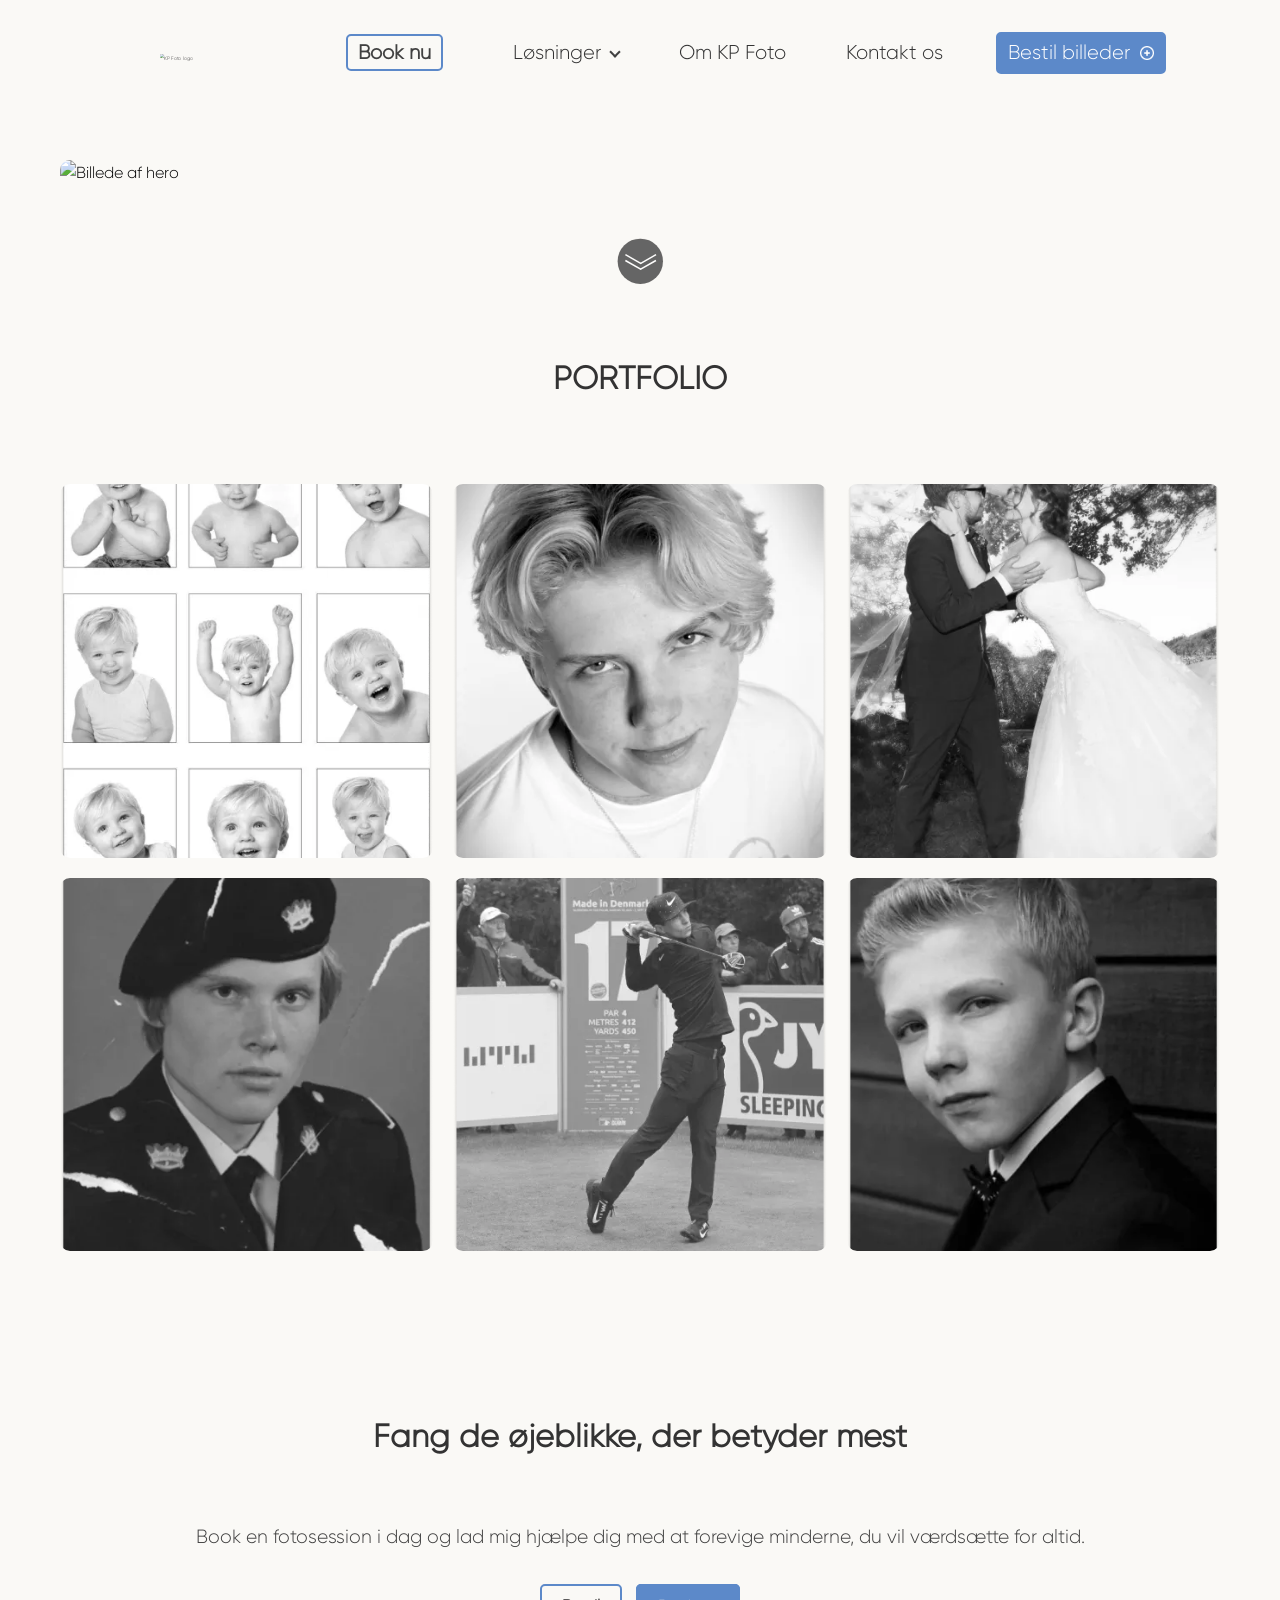
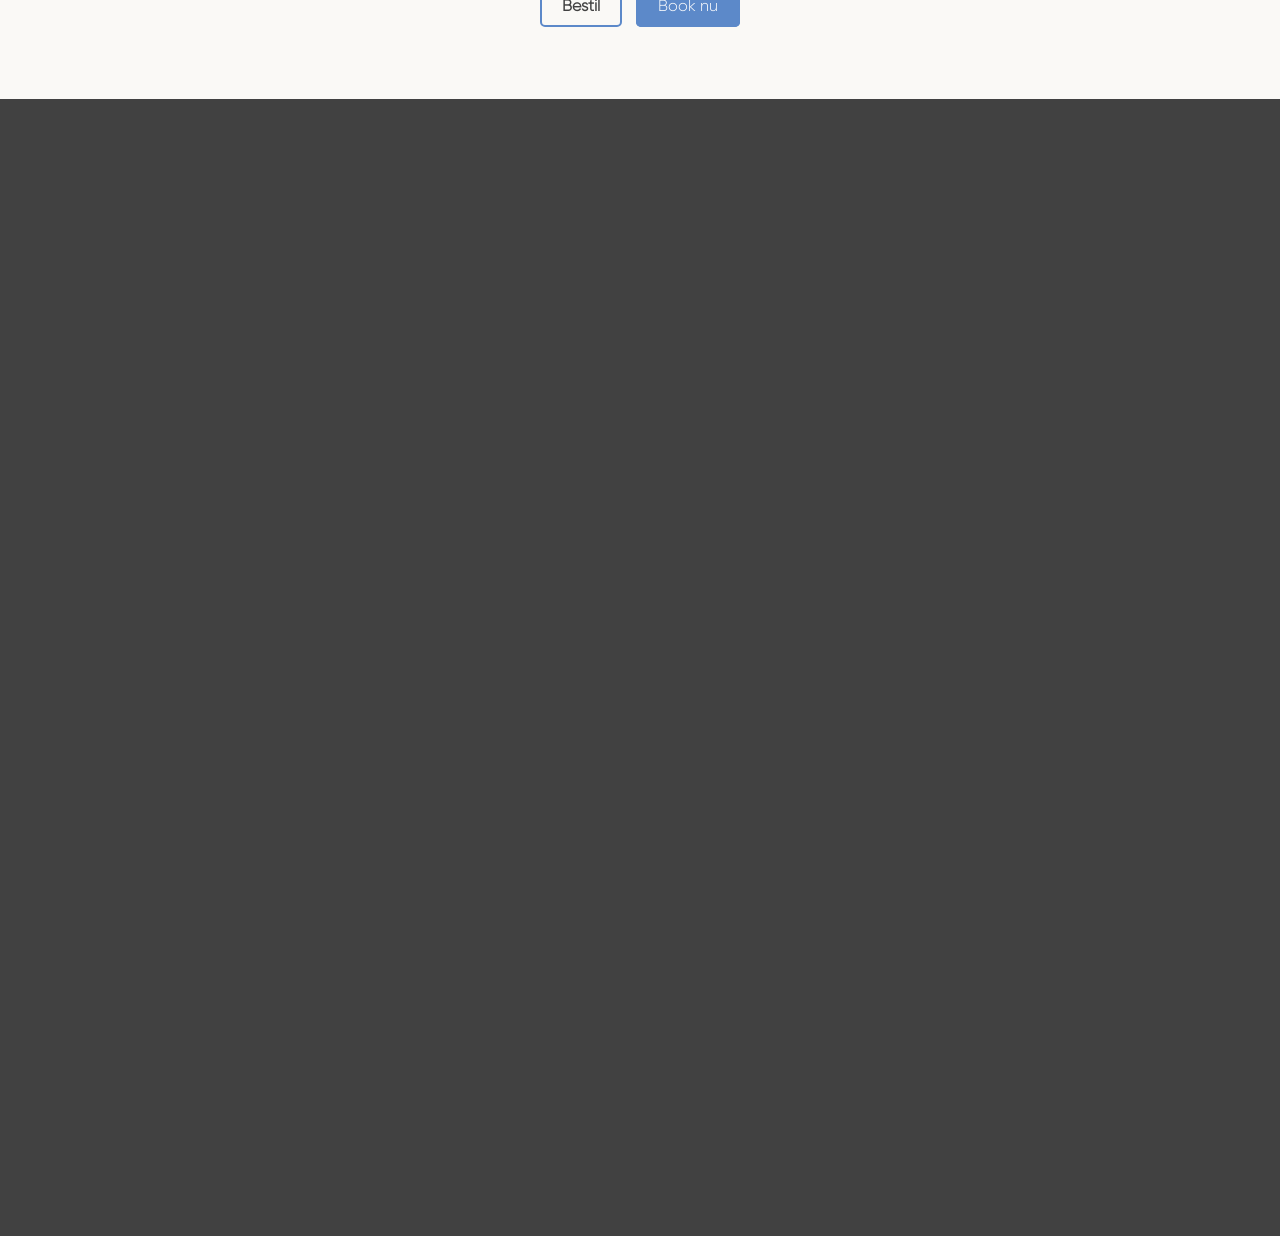
==== KPFOTO/index.html @ aeb7cb24 "Merge branch 'main' of https://github.com/walthemort/kpfoto" ====
<!DOCTYPE html>
<html lang="da">
<head>
  <meta charset="UTF-8" />
  <meta name="viewport" content="width=device-width, initial-scale=1.0"/>

  <meta name="description" content="KP Foto tilbyder professionelle fotosessions, herunder børnefotos, bryllupsbilleder og reklamefotos. Book din fotosession i dag og fang de øjeblikke, der betyder mest." />
  <meta name="keywords" content="fotograf, professionelle billeder, børnefotos, bryllupsfotograf, reklamefotograf, konfirmationsfotos, Silkeborg" />
  <meta name="author" content="KP Foto" />
  <title>KP Foto | Professionelle Fotosessions i Silkeborg</title>
  <link rel="icon" type="image/x-icon" href="assets/icons/favicon/favicon48x48.png">

  <link rel="stylesheet" href="css/styles.css"/>

  <meta name="author" content="KP Foto, Felix Djurhuus, Jonathan Walther, Victor Vorning, Oscar Adam Hansen, Keld Pedersen" />
  
</head>
<body>
    <!-- Header -->
    <header>
      <nav>
        <!-- Logo Container -->
        <section class="logo-container">
          <a href="index.html" aria-label="Home">
            <img src="assets/img/logo.png" alt="KP Foto logo" />
          </a>
        </section>
  
        <!-- Navigationslinks -->
        <ul>
          <li><a href="booking.html" class="button-border">Book nu</a></li>
          <li class="dropdown">
            <a href="services.html">Løsninger <span class="arrow-down"></span></a>
            <ul class="submenu">
              <li><a href="boernefotos.html">Børnefotos</a></li>
              <li><a href="skolefotos.html">Skolefotos</a></li>
              <li><a href="bryllup.html">Bryllupsfoto</a></li>
              <li><a href="restitution.html">Restitution</a></li>
              <li><a href="reklamefotos.html">Reklamefotos</a></li>
              <li><a href="konfirmation.html">Konfirmation</a></li>
            </ul>
          </li>
          <li><a href="OmKP.html">Om KP Foto</a></li>
          <li><a href="contact.html">Kontakt os</a></li>
        </ul>
  
        <!-- Navigationshøjre Knap -->
        <aside class="nav-right">
          <a href="bestilling.html" class="button">
            Bestil billeder 
            <img src="assets/icons/plusicon.png" alt="Plus ikon" class="plus-icon" />
          </a>
        </aside>
  
        <!-- Hamburger Menu -->
        <div class="hamburger">
          <div></div>
          <div></div>
          <div></div>
        </div>
      </nav>
    </header>
  

  <main role="main">
<!-- Hero Section -->
<section aria-labelledby="hero-title">
  <img src="assets/img/hero-nyy.png" alt="Billede af hero" />
</section>
<section class="scroll-indicator">
  <img src="assets/icons/scroll-down.svg" alt="Scroll ned" />
</section>

    

  
    

<!-- Portfolio Section -->
<section aria-labelledby="portfolio-title">
  <h2 id="portfolio-title">PORTFOLIO</h2>
  <article class="portfolio-article">
    <figure class="portfolio-figure">
      <section class="img-container">
        <img src="assets/img/1.webp" alt="Barn portræt" />
      </section>
    </figure>
    <figure class="portfolio-figure">
      <section class="img-container">
        <img src="assets/img/2.webp" alt="Bryllupsbillede" />
      </section>
    </figure>
    <figure class="portfolio-figure">
      <section class="img-container">
        <img src="assets/img/3.webp" alt="Portrætbillede af mand" />
      </section>
    </figure>
    <figure class="portfolio-figure">
      <section class="img-container">
        <img src="assets/img/4.webp" alt="Portrætbillede af mand" />
      </section>
    </figure>
    <figure class="portfolio-figure">
      <section class="img-container">
        <img src="assets/img/5.webp" alt="Portrætbillede af mand" />
      </section>
    </figure>
    <figure class="portfolio-figure">
      <section class="img-container">
        <img src="assets/img/6.webp" alt="Portrætbillede af mand" />
      </section>
    </figure>
  </article>
</section>

    <!-- Call to Action Section -->
    <section aria-labelledby="cta-title">
      <h2 id="cta-title">Fang de øjeblikke, der betyder mest</h2>
      <p>Book en fotosession i dag og lad mig hjælpe dig med at forevige minderne, du vil værdsætte for altid.</p>
      <a href="booking.html" class="button">Bestil</a>
      <a href="booking.html" class="button-border">Book nu</a>
    </section>
  </main>

  <footer>
    <section class="footer-content">
      <section>
        <h4>Kontakt</h4>
        <p>
          <img src="assets/icons/phone-icon.svg" alt="Telefon ikon" class="icon" />
          (+45) 29 66 50 24
        </p>
        <p>
          <img src="assets/icons/email-icon.svg" alt="Mail ikon" class="icon" />
          <a href="mailto:kpfoto@webspeed.dk">kpfoto@webspeed.dk</a>
        </p>
        <p>CVR: 37172642</p>
      </section>
      <section>
        <h4>Hold dig opdateret</h4>
        <p>Tilmeld dig vores nyhedsbrev</p>
        <form action="newsletter.php" method="POST">
          <input type="email" id="email" name="email" placeholder="Din e-mail" required />
          <button type="submit">Tilmeld</button>
        </form>
      </section>
    </section>
    
    <section class="footer-logos">
      <img src="assets/img/iconlogowh.webp" alt="KP Foto logo 1" />
      <img src="assets/img/textlogowh.webp" alt="KP Foto logo 2" />
    </section>
    
    <section class="footer-payment-methods">
      <img src="assets/icons/visa.png" alt="Visa ikon" class="payment-icon" />
      <img src="assets/icons/mastercard.svg" alt="MasterCard ikon" class="payment-icon" />
      <img src="assets/icons/mobilepay.png" alt="MobilePay ikon" class="payment-icon" />
      <img src="assets/icons/paypal.png" alt="PayPal ikon" class="payment-icon" />
      <img src="assets/icons/apple-pay.png" alt="ApplePay ikon" class="payment-icon" />
    </section>
    
    <p class="copyright">&copy; 2024 KP Foto</p>
  </footer>
  
  
  <script src="js/main.js"></script>
  <script src="js/scroll.js"></script>
  <script src="js/hamburger.js"></script>


  </body>
</html>
---- KPFOTO/css/styles.css ----
/* Her er din nuværende CSS uden ændringer */

@font-face {
  font-family: 'Gilroy';
  src: url('/KPFOTO/assets/fonts/Gilroy-Light.otf') format('woff2'),
       url('/KPFOTO/assets/fonts/Gilroy-ExtraBold.otf') format('woff');
  font-weight: 400;
  font-style: normal;
}

@font-face {
  font-family: 'GilroyFed';
  src: url('assets/fonts/Gilroy-Bold.woff2') format('woff2'),
       url('assets/fonts/Gilroy-Bold.woff') format('woff');
  font-weight: 700;
  font-style: normal;
}

/* Reset Styles */
* {
  margin: 0;
  padding: 0;
  box-sizing: border-box;
}


body {
font-family: 'Gilroy', sans-serif;
line-height: 1.6;
background: rgb(255,255,255);
background: linear-gradient(180deg, rgba(250, 249, 246, 1) 27%, rgba(65,65,65,1) 52%, rgba(65,65,65,1) 76%);
margin: 0;
}

h1, h2, h3 {
  font-family: 'Gilroy', sans-serif;
  line-height: 1.6;
  color: #333;
  margin: 0;
}

/* Header Styles */
header {
position: fixed;
top: 0;
width: 100%;
z-index: 999;
background-color: transparent;
padding: 20px 0;
transition: background-color 0.3s ease, padding 0.3s ease;
}

/* Juster nav til at flugte med 1200px bredde */
header nav {
display: flex;
justify-content: space-between;
align-items: center;
max-width: 1200px;
margin: 0 auto; /* Centrerer nav */
padding: 0 20px;
}

.logo-container {
width: 232px; 
height: 65px;
display: flex;
justify-content: center;
align-items: center;
overflow: hidden;
}

.logo-container img {
width: auto;
height: 100%;
object-fit: contain;
transform: scale(0.25);
transform-origin: center center;
margin-top: 10px;
}

header nav a {
text-decoration: none;
color: #333;
font-weight: 500;
font-size: 20px;
}

header nav ul {
display: flex;
align-items: center;
list-style: none;
gap: 60px;
}

/* Pil ved "Løsninger" */
.arrow-down {
display: inline-block;
width: 8px;
height: 8px;
border-right: 2px solid #414141;
border-bottom: 2px solid #414141;
transform: rotate(45deg);
margin-left: 5px;
margin-bottom: 3px;
}

.dropdown {
position: relative;
}

.submenu {
position: absolute;
top: 100%;
left: 0;
background-color: #ffffff;
border: 1px solid #cccccc;
border-radius: 5px;
min-width: 180px;
list-style: none;
padding: 10px 0;
margin: 0;

/* Vigtig: Gør menuen lodret ved at sikre block display */
display: block;

opacity: 0;
visibility: hidden;
transform: translateY(-10px);
transition: opacity 0.3s ease, transform 0.3s ease, visibility 0.3s;
z-index: 999;
}

.submenu li {
display: block; /* Sørger for at hvert menupunkt står lodret */
margin: 0; /* Ingen ekstra gap */
}

.submenu li a {
display: block; /* Gør links til blokke så de fylder hele bredden */
padding: 10px 20px;
color: #414141;
text-decoration: none;
font-weight: 500;
white-space: nowrap; /* For at forhindre at tekst bryder linjen unødvendigt */
}

.submenu li a:hover {
background-color: #f1f1f1;
color: #333;
}

/* Når man hover over forældre-elementet, vis submenu */
.dropdown:hover .submenu {
opacity: 1;
visibility: visible;
transform: translateY(0);
}


header nav .button {
  background-color: #5c89c9;
  color: #fff;
  padding: 3px 10px;
  border-radius: 5px;
  text-decoration: none;
  border: 2px solid #5c89c9;
  display: inline-flex; /* Sørger for, at tekst og ikon er på samme linje */
  align-items: center; 
  gap: 6px; /* Juster afstand mellem tekst og ikon */
  transition: all 0.3s;
}

header nav .button-border {
  background-color: transparent;
  color: #414141;
  padding: 5px 10px;
  border-radius: 5px;
  text-decoration: none;
  font-family: 'Gilroy', sans-serif;
  font-weight: 700;
  border: 2px solid #5c89c9;
  margin-right: 10px;
  transition: all 0.3s;
}

header nav .button-border:hover {
  opacity: 50%;
}

header nav .button img.plus-icon {
  width: 14px; /* Lidt mindre ikon */
  height: 14px;
  margin: 0; 
}

header nav .button:hover {
  opacity: 50%;
}



header.scrolled {
  background-color: #ffffff;
padding: 10px 0;
box-shadow: 0 2px 4px rgba(0,0,0,0.1);
}

header.bottom {
  opacity: 0;
  pointer-events: none;
}

/* Centrer hele main og sektioner til samme bredde som nav/portfolio */
main {
margin-top: 120px;
margin-left: auto;
margin-right: auto;
padding: 0 20px;
}

/* Hero Section */
section[aria-labelledby="hero-title"] {
background-color: #faf9f6;
display: flex;
flex-direction: column;
align-items: center;
}

section[aria-labelledby="hero-title"] h1 {
  align-items: left;
text-align: left;
font-size: 2.5rem;
}

section[aria-labelledby="hero-title"] h1 strong {
color: #5c89c9;
  font-family: 'GilroyFed', sans-serif;
  font-weight: 700; /* Bruger den fede variant */
}

section[aria-labelledby="hero-title"] p {
font-size: 1.2rem;
margin-bottom: 20px;
}

section[aria-labelledby="hero-title"] figure {
margin: 40px 0; /* Giv lidt luft over og under billedet */
width: 100%; /* Fylder hele containerens bredde */

}

section[aria-labelledby="hero-title"] img {
  height: auto;
  width: 100%;
  border-radius: 30px;
  margin: 20px auto;
}

/* Portfolio Section */
section[aria-labelledby="portfolio-title"] {
padding: 40px 0;
background-color: #faf9f6;
}

section[aria-labelledby="portfolio-title"] h2 {
text-align: center;
font-size: 2rem;
margin-bottom: 40px;
}

section[aria-labelledby="portfolio-title"] article {
display: grid;
grid-template-columns: repeat(auto-fit, minmax(300px, 1fr));
gap: 20px;
width: 100%;
}

section[aria-labelledby="portfolio-title"] figure {
text-align: center;
}

section[aria-labelledby="portfolio-title"] .img-container {
width: 100%;
aspect-ratio: 1/1; /* kvadratisk form */
overflow: hidden;
border-radius: 10px;
display: flex;
align-items: center;
justify-content: center;
}

section[aria-labelledby="portfolio-title"] .img-container img {
width: 100%;
height: 100%;
object-fit: cover;
}

section[aria-labelledby="portfolio-title"] figcaption {
  font-weight: 700;
}

/* Call to Action Section */
section[aria-labelledby="cta-title"] {
text-align: center;
padding: 80px 20px;

color: #414141;

}

section[aria-labelledby="cta-title"] h2 {
font-size: 2rem;
margin-bottom: 20px;
}

section[aria-labelledby="cta-title"] p {
font-size: 1.2rem;
margin-bottom: 20px;
}

section[aria-labelledby="cta-title"] .button {
background-color: transparent;
color: #414141;
padding: 10px 20px;
border-radius: 5px;
text-decoration: none;
font-family: 'Gilroy', sans-serif;
font-weight: 700;
border: 2px solid #5c89c9;
margin-right: 10px;
transition: all 0.3s;
}

section[aria-labelledby="cta-title"] .button:hover {
opacity: 50%;
}

section[aria-labelledby="cta-title"] .button-border {
  background-color: #5c89c9;
  color: #fff;
  padding: 10px 20px;
  border-radius: 5px;
  text-decoration: none;
  border: 2px solid #5c89c9;
  transition: all 0.3s;
  
  }

  section[aria-labelledby="cta-title"] .button-border:hover {
    opacity: 50%;
    }

/* Footer Styles */
footer {
  background-color: #414141;
  color: #fff;
  min-height: 500px; /* Dynamisk højde, minimum 500px */
  position: sticky;
  bottom: 0;
  width: 100%;
  z-index: 5;
  text-align: center;
  display: flex;
  flex-direction: column;
  justify-content: flex-start; /* Start indholdet fra toppen */
  align-items: center;
  padding: 40px 20px; /* Luft omkring indholdet */
  overflow: visible; /* Sørg for, at intet indhold bliver skåret */
}


footer .footer-content {
  flex: none;
  max-width: 1200px;
  display: flex;
  justify-content: space-between;
  gap: 20px;
  width: 100%;
}

footer .footer-content > section {
  flex: 1;
  text-align: left;
}


h4 {
  font-size: 3.5rem;
  margin-bottom: 10px;
  color: white;
}

footer p {
  font-size: 1.5rem;
  margin: 5px 0;
}

footer a {
  color: #5c89c9;
  text-decoration: none;
}

footer a:hover {
  text-decoration: underline;
}

footer form {
  margin-top: 10px;
}

footer input {
  font-size: 1.5rem;
  padding: 20px;
  border: none;
  border-radius: 5px;
  background-color: #cccccc;
  color: #414141;
  width: 100%;
  max-width: 400px;
  font-family: 'Gilroy', sans-serif;
}

footer button {
  font-size: 1.5rem;
  padding: 20px 40px;
  background-color: #5c89c9;
  color: #fff;
  border: none;
  border-radius: 5px;
  font-weight: bold;
  margin-top: 10px;
  font-family: 'Gilroy', sans-serif;
}

footer button:hover {
  background-color: #476ea5;
}

footer .logo-container {
  text-align: center;
  margin: 20px 0;
}

footer .logo-container img {
  max-width: 400px;
  height: auto;
  margin-bottom: 20px;
}

footer .footer-logos {
  display: show;
  justify-content: center;
  gap: 20px;
  margin: 20px 0;
}

footer .footer-logos img {
  max-height: 500px;
  width: auto;
}

footer p.copyright {
  font-size: 0.9rem;
  margin-top: 10px;
  text-align: center;
}

.footer-content .icon {
  width: 24px;
  height: 24px;
}

.footer-payment-methods {
  display: flex;
  justify-content: center;
  gap: 20px;
  margin-top: 20px;
}

.footer-payment-methods .payment-icon {
  max-width: 80px;
  max-height: 50px;
  height: auto;
  transition: transform 0.3s ease;
}



main {
  position: relative;
  z-index: 10;
  margin-bottom: 450px; /* Plads til footeren */
  background-color: #faf9f6;
  min-height: calc(100vh - 450px); /* Dynamisk højde */
}

.placeholder {
  z-index: 1;
  height: 450px; /* samme højde som footer */
  display: none; /* Skjul placeholder i toppen */
}

nav {
  transition: transform 0.3s ease, opacity 0.3s ease;
  opacity: 1;
  transform: translateY(0);
}

nav.hidden {
  opacity: 0;
  transform: translateY(-50px);
  background-color: transparent;
  box-shadow: none;

}

header.hidden {
  background-color: transparent;
  box-shadow: none;
}

/* Fuld bredde baggrund for sektioner */
section[aria-labelledby="hero-title"], 
section[aria-labelledby="portfolio-title"], 
section[aria-labelledby="cta-title"] {
  width: 100vw; /* Sikrer, at baggrunden strækker sig over hele vinduet */
  position: relative;
  left: 50%; /* For at modvirke margin-auto på parent */
  right: 50%;
  margin-left: -50vw;
  margin-right: -50vw;
}

/* Tilpas indhold i sektionerne */
section[aria-labelledby="hero-title"] > *,
section[aria-labelledby="portfolio-title"] > *,
section[aria-labelledby="cta-title"] > * {
  max-width: 1200px;
  margin: 0 auto; /* Centrerer indhold */
  padding: 20px; /* Giver indholdet luft */
}

/* Scroll Indicator Styles */
.scroll-indicator {
  position: relative;
  margin-top: -20px;
  text-align: center;
  animation: bounce 2s infinite;
  opacity: 1;
  transition: opacity 0.5s ease; /* Glidende overgang */
}

.scroll-indicator.hidden {
  opacity: 0; /* Fade out */
  pointer-events: none; /* Ingen interaktion, når den er skjult */
}

.scroll-indicator img {
  width: 50px;
  height: auto;
  opacity: 0.8;
  transition: opacity 0.3s ease;
}

.scroll-indicator img:hover {
  opacity: 1;
}

/* Animation for bouncing */
@keyframes bounce {
  0%, 20%, 50%, 80%, 100% {
    transform: translateY(0);
  }
  40% {
    transform: translateY(-10px);
  }
  60% {
    transform: translateY(-5px);
  }
}


.scroll-indicator {
  margin-top: 10px; /* Flytter det længere væk fra hero-sektionen */
}

/* Animation for rotation af ikon i headerknap */
.nav-right .button {
  display: inline-flex;
  align-items: center;
  gap: 10px; /* Afstand mellem tekst og ikon */
}

.nav-right .button img.plus-icon {
  transition: transform 0.3s ease; /* Glidende animation */
}

.nav-right .button:hover img.plus-icon {
  transform: rotate(360deg); /* Fuld rotation */
}
.scroll-indicator img:active {
  transform: scale(0.9); /* Mindre tryk-animation */
  transition: transform 0.2s ease;
}

/* -----------------------------------
   Responsive Footer Styles
----------------------------------- */

/* Tablets og Små Desktopskærme (max-width: 1199px) */
@media (max-width: 1199px) {
  footer .footer-content {
    flex-direction: column;
    align-items: center;
    text-align: center;
  }

  footer .footer-content > section {
    width: 100%;
    margin-bottom: 20px;
  }

  footer .footer-logos {
    gap: 15px;
  }

  footer .footer-payment-methods {
    gap: 15px;
  }

  footer h4 {
    font-size: 2.5rem;
  }

  footer p {
    font-size: 1.2rem;
  }

  footer input {
    padding: 15px;
    font-size: 1.2rem;
    max-width: 300px;
  }

  footer button {
    padding: 15px 30px;
    font-size: 1.2rem;
  }

  /* Juster logoer og betalingsikoner */
  footer .footer-logos img,
  footer .footer-payment-methods .payment-icon {
    max-width: 150px;
    max-height: 40px;
  }
}

/* Mobile Enheder (max-width: 767px) */
@media (max-width: 767px) {
  footer .footer-content {
    flex-direction: column;
    align-items: center;
    text-align: center;
    gap: 20px;
  }

  footer .footer-content > section {
    width: 100%;
    margin-bottom: 15px;
  }

  footer .footer-logos {
    flex-direction: column;
    gap: 10px;
  }

  footer .footer-payment-methods {
    flex-direction: column;
    gap: 10px;
  }

  footer h4 {
    font-size: 2rem;
  }

  footer p {
    font-size: 1rem;
  }

  footer input {
    padding: 10px;
    font-size: 1rem;
    max-width: 250px;
  }

  footer button {
    padding: 10px 20px;
    font-size: 1rem;
  }

  /* Juster logoer og betalingsikoner */
  footer .footer-logos img,
  footer .footer-payment-methods .payment-icon {
    max-width: 120px;
    max-height: 35px;
  }
}

/* Ekstremt Små Mobile Enheder (max-width: 399px) */
@media (max-width: 399px) {
  footer .footer-content {
    padding: 20px 10px;
  }

  footer h4 {
    font-size: 1.5rem;
  }

  footer p {
    font-size: 0.9rem;
  }

  footer input {
    padding: 8px;
    font-size: 0.9rem;
    max-width: 200px;
  }

  footer button {
    padding: 8px 15px;
    font-size: 0.9rem;
  }

  /* Juster logoer og betalingsikoner */
  footer .footer-logos img,
  footer .footer-payment-methods .payment-icon {
    max-width: 100px;
    max-height: 25px;
  }
}

.scroll-indicator img:active {
  transform: scale(0.9); /* Mindre tryk-animation */
  transition: transform 0.2s ease;
}
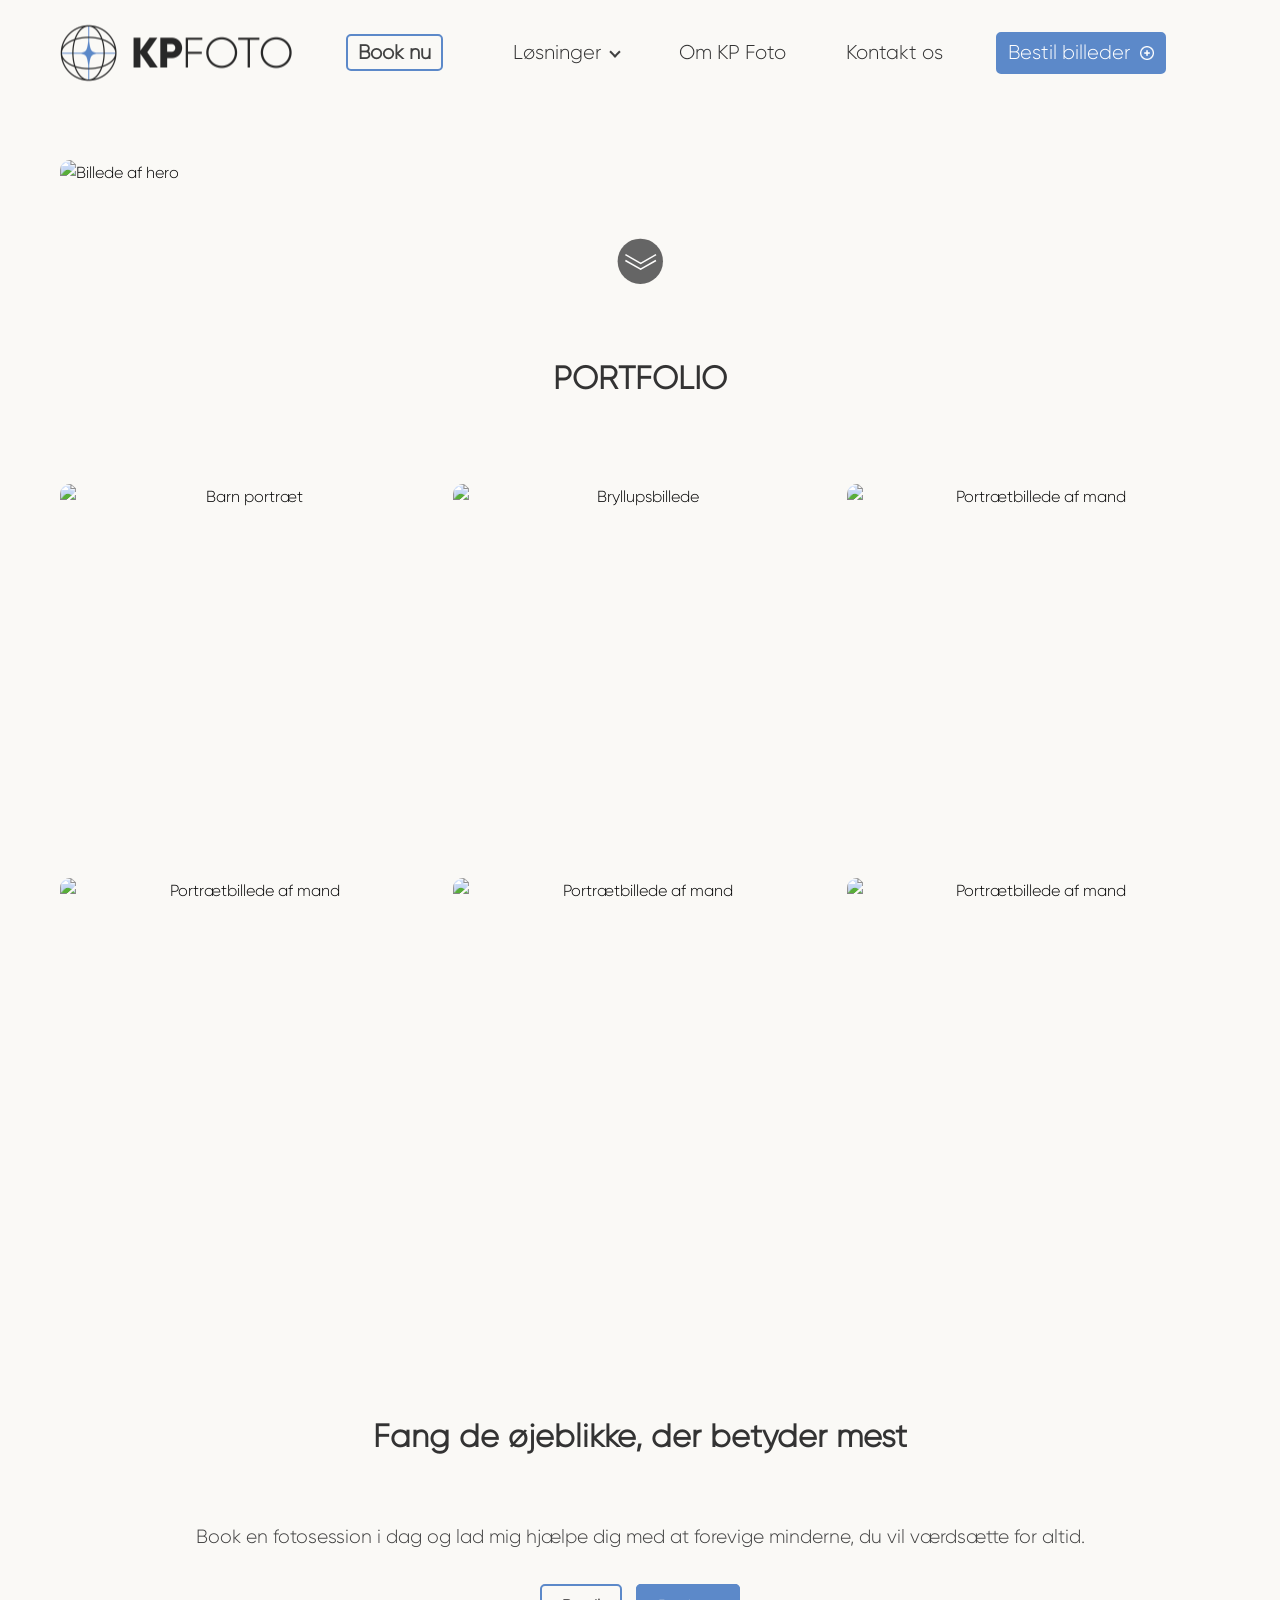
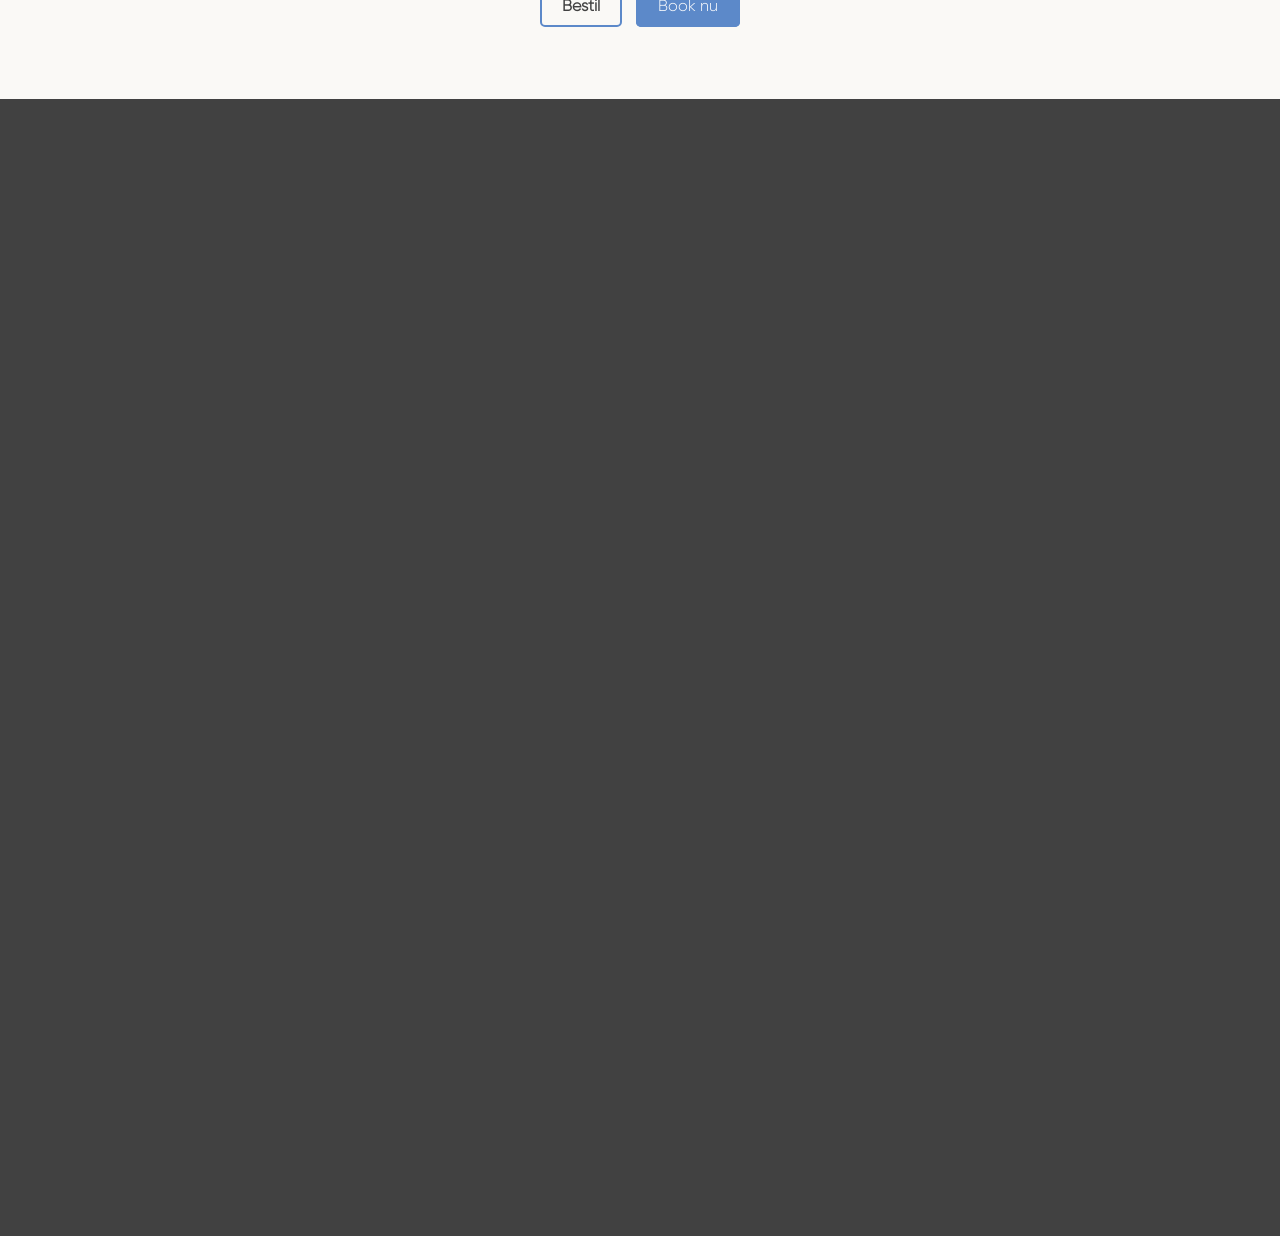
==== commit 27f4c9d2: "Header logo webp update" ====
--- a/KPFOTO/index.html
+++ b/KPFOTO/index.html
@@ -22,7 +22,7 @@
         <!-- Logo Container -->
         <section class="logo-container">
           <a href="index.html" aria-label="Home">
-            <img src="assets/img/logo.png" alt="KP Foto logo" />
+            <img src="assets/img/logo.webp" alt="KP Foto logo" />
           </a>
         </section>
   
@@ -82,32 +82,32 @@
   <article class="portfolio-article">
     <figure class="portfolio-figure">
       <section class="img-container">
-        <img src="assets/img/1.webp" alt="Barn portræt" />
+        <img src="assets/img/1.png" alt="Barn portræt" />
       </section>
     </figure>
     <figure class="portfolio-figure">
       <section class="img-container">
-        <img src="assets/img/2.webp" alt="Bryllupsbillede" />
+        <img src="assets/img/2.png" alt="Bryllupsbillede" />
       </section>
     </figure>
     <figure class="portfolio-figure">
       <section class="img-container">
-        <img src="assets/img/3.webp" alt="Portrætbillede af mand" />
+        <img src="assets/img/3.png" alt="Portrætbillede af mand" />
       </section>
     </figure>
     <figure class="portfolio-figure">
       <section class="img-container">
-        <img src="assets/img/4.webp" alt="Portrætbillede af mand" />
+        <img src="assets/img/4.png" alt="Portrætbillede af mand" />
       </section>
     </figure>
     <figure class="portfolio-figure">
       <section class="img-container">
-        <img src="assets/img/5.webp" alt="Portrætbillede af mand" />
+        <img src="assets/img/5.png" alt="Portrætbillede af mand" />
       </section>
     </figure>
     <figure class="portfolio-figure">
       <section class="img-container">
-        <img src="assets/img/6.webp" alt="Portrætbillede af mand" />
+        <img src="assets/img/6.png" alt="Portrætbillede af mand" />
       </section>
     </figure>
   </article>
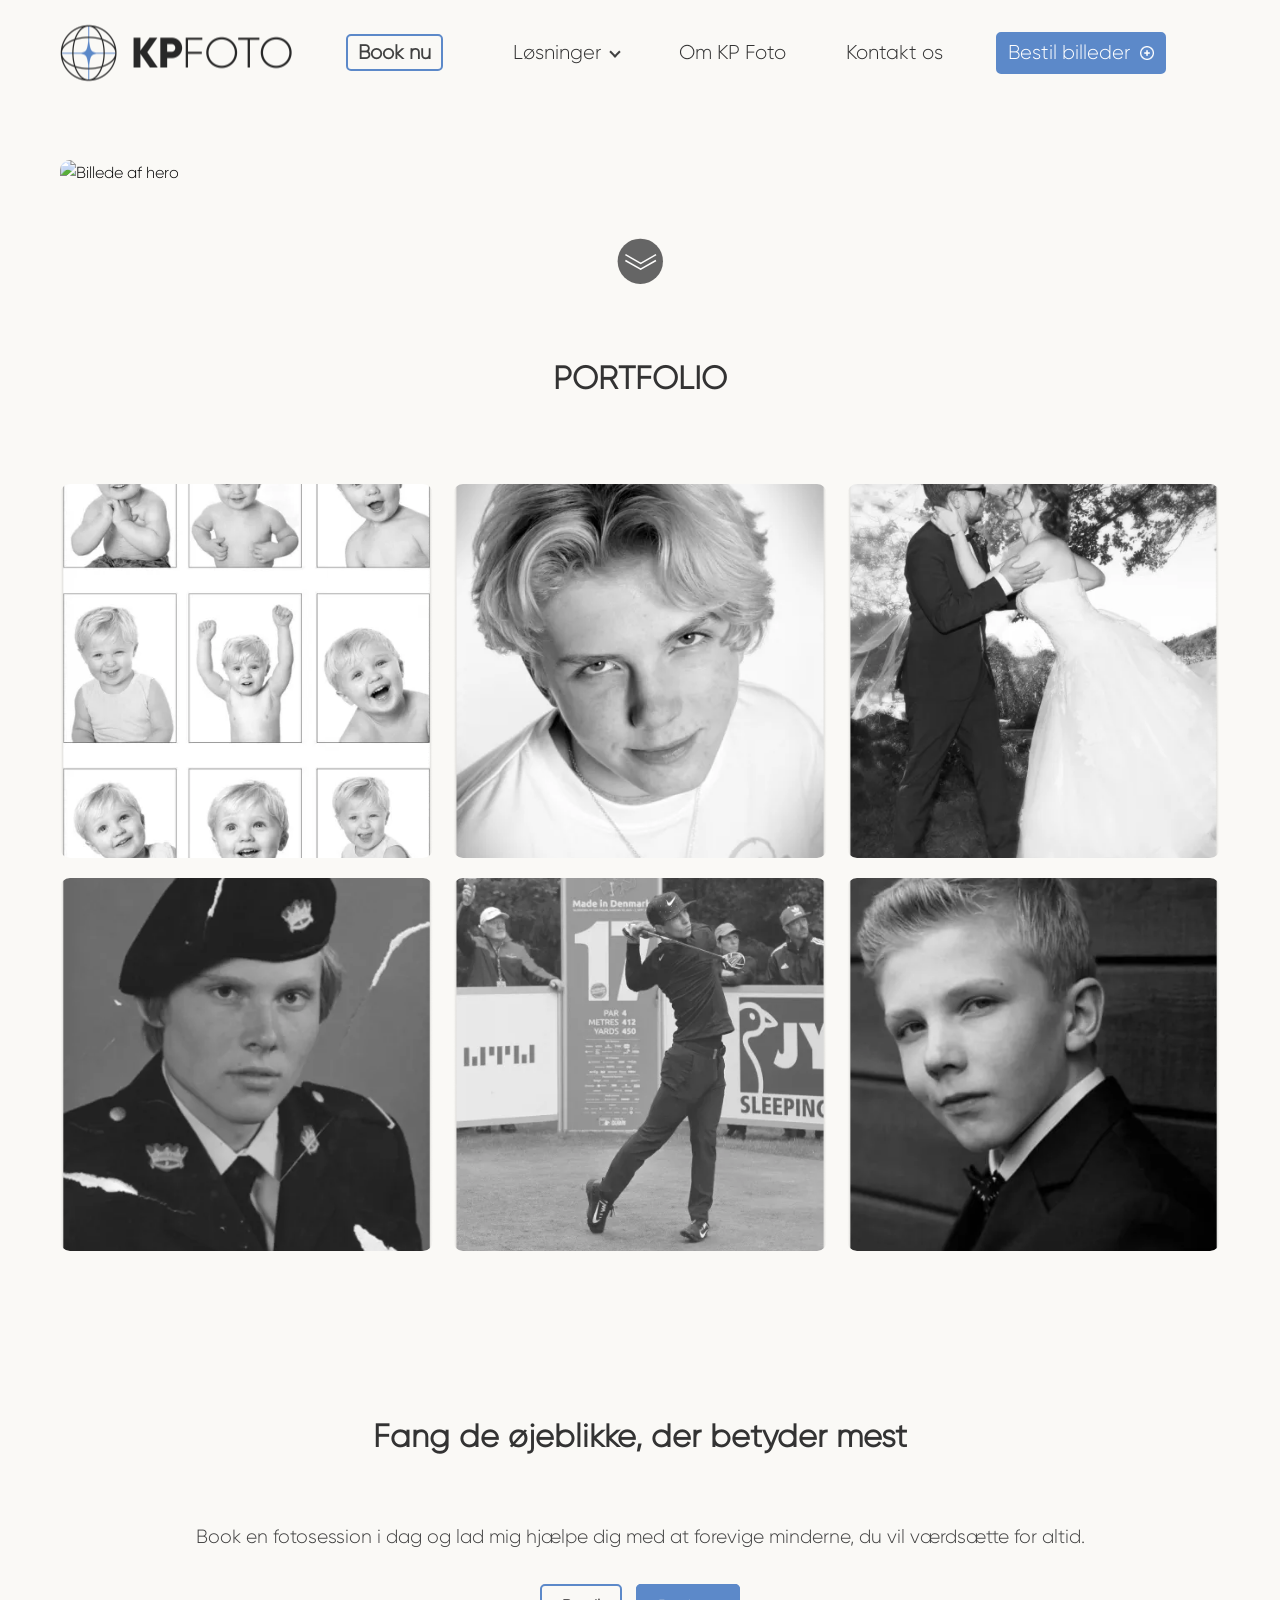
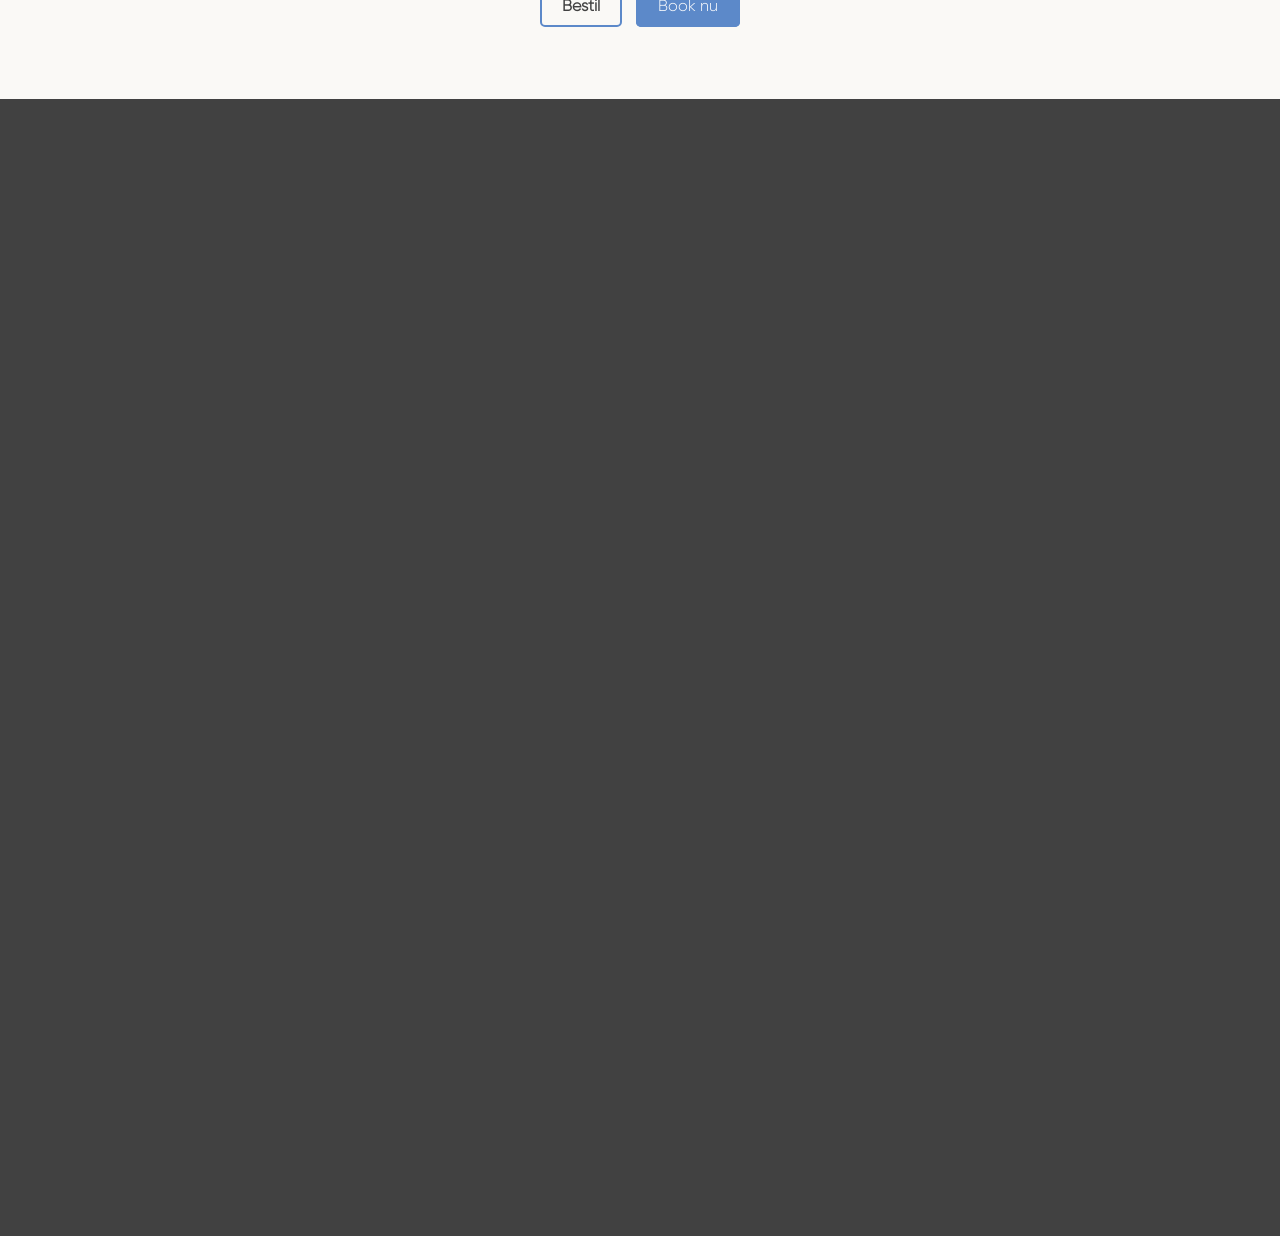
==== commit 5a6b61fb: "Merge branch 'main' of https://github.com/walthemort/kpfoto" ====
--- a/KPFOTO/index.html
+++ b/KPFOTO/index.html
@@ -82,32 +82,32 @@
   <article class="portfolio-article">
     <figure class="portfolio-figure">
       <section class="img-container">
-        <img src="assets/img/1.png" alt="Barn portræt" />
+        <img src="assets/img/1.webp" alt="Barn portræt" />
       </section>
     </figure>
     <figure class="portfolio-figure">
       <section class="img-container">
-        <img src="assets/img/2.png" alt="Bryllupsbillede" />
+        <img src="assets/img/2.webp" alt="Bryllupsbillede" />
       </section>
     </figure>
     <figure class="portfolio-figure">
       <section class="img-container">
-        <img src="assets/img/3.png" alt="Portrætbillede af mand" />
+        <img src="assets/img/3.webp" alt="Portrætbillede af mand" />
       </section>
     </figure>
     <figure class="portfolio-figure">
       <section class="img-container">
-        <img src="assets/img/4.png" alt="Portrætbillede af mand" />
+        <img src="assets/img/4.webp" alt="Portrætbillede af mand" />
       </section>
     </figure>
     <figure class="portfolio-figure">
       <section class="img-container">
-        <img src="assets/img/5.png" alt="Portrætbillede af mand" />
+        <img src="assets/img/5.webp" alt="Portrætbillede af mand" />
       </section>
     </figure>
     <figure class="portfolio-figure">
       <section class="img-container">
-        <img src="assets/img/6.png" alt="Portrætbillede af mand" />
+        <img src="assets/img/6.webp" alt="Portrætbillede af mand" />
       </section>
     </figure>
   </article>
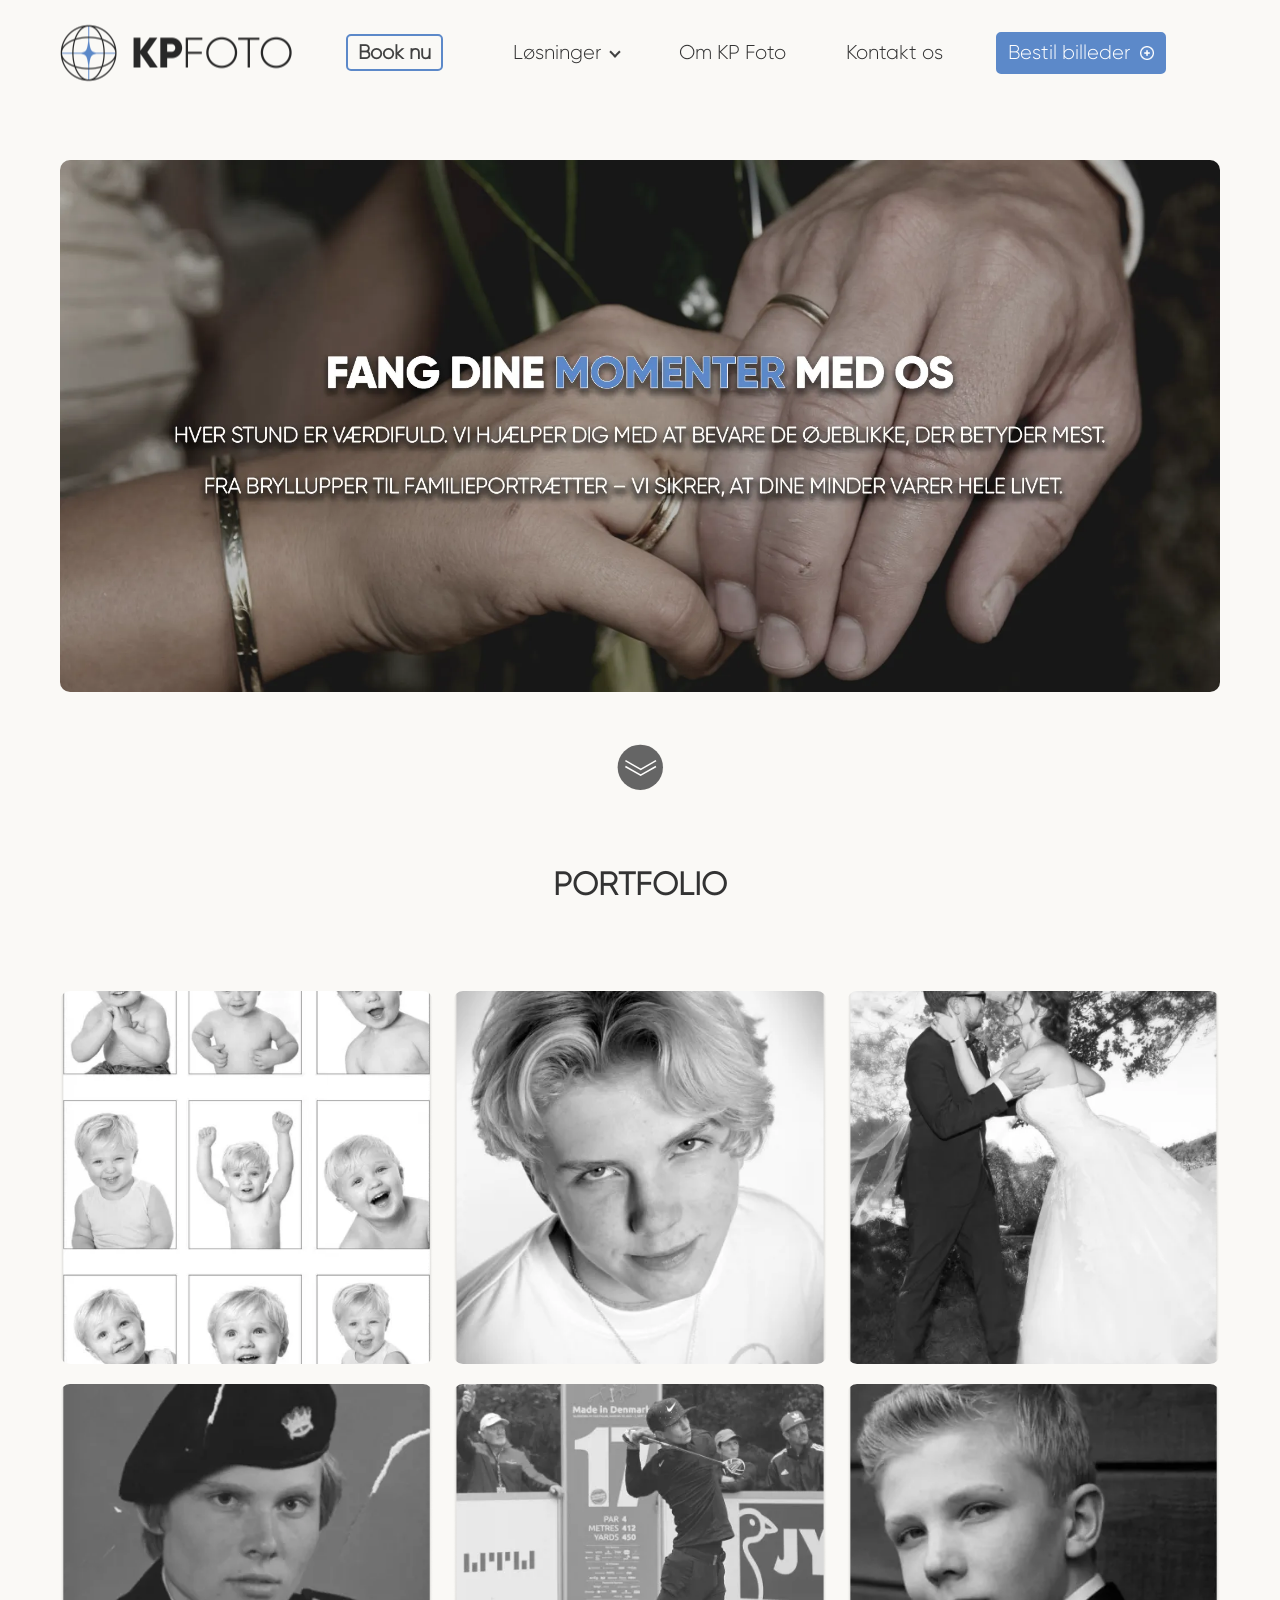
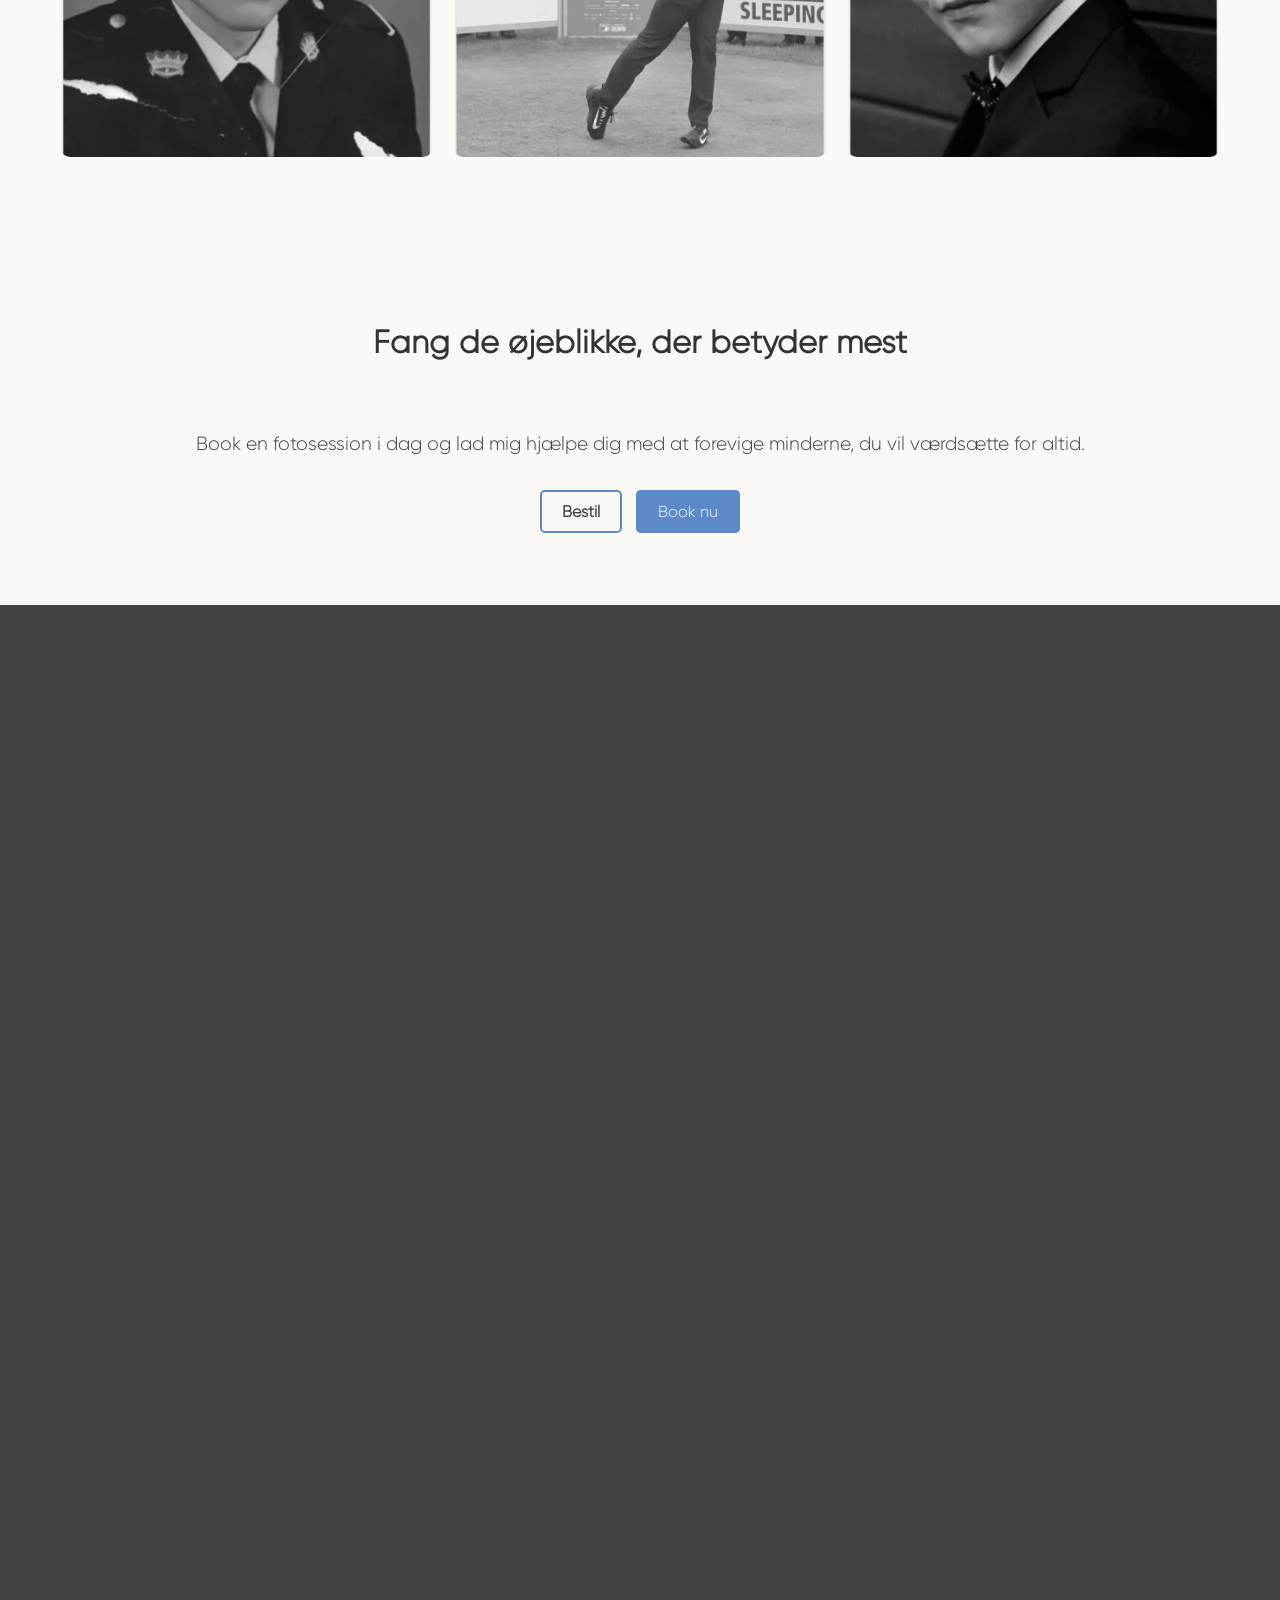
==== commit 7c4dc5d8: "Hero webp update" ====
--- a/KPFOTO/index.html
+++ b/KPFOTO/index.html
@@ -65,7 +65,7 @@
   <main role="main">
 <!-- Hero Section -->
 <section aria-labelledby="hero-title">
-  <img src="assets/img/hero-nyy.png" alt="Billede af hero" />
+  <img src="assets/img/hero.webp" alt="Billede af hero" />
 </section>
 <section class="scroll-indicator">
   <img src="assets/icons/scroll-down.svg" alt="Scroll ned" />
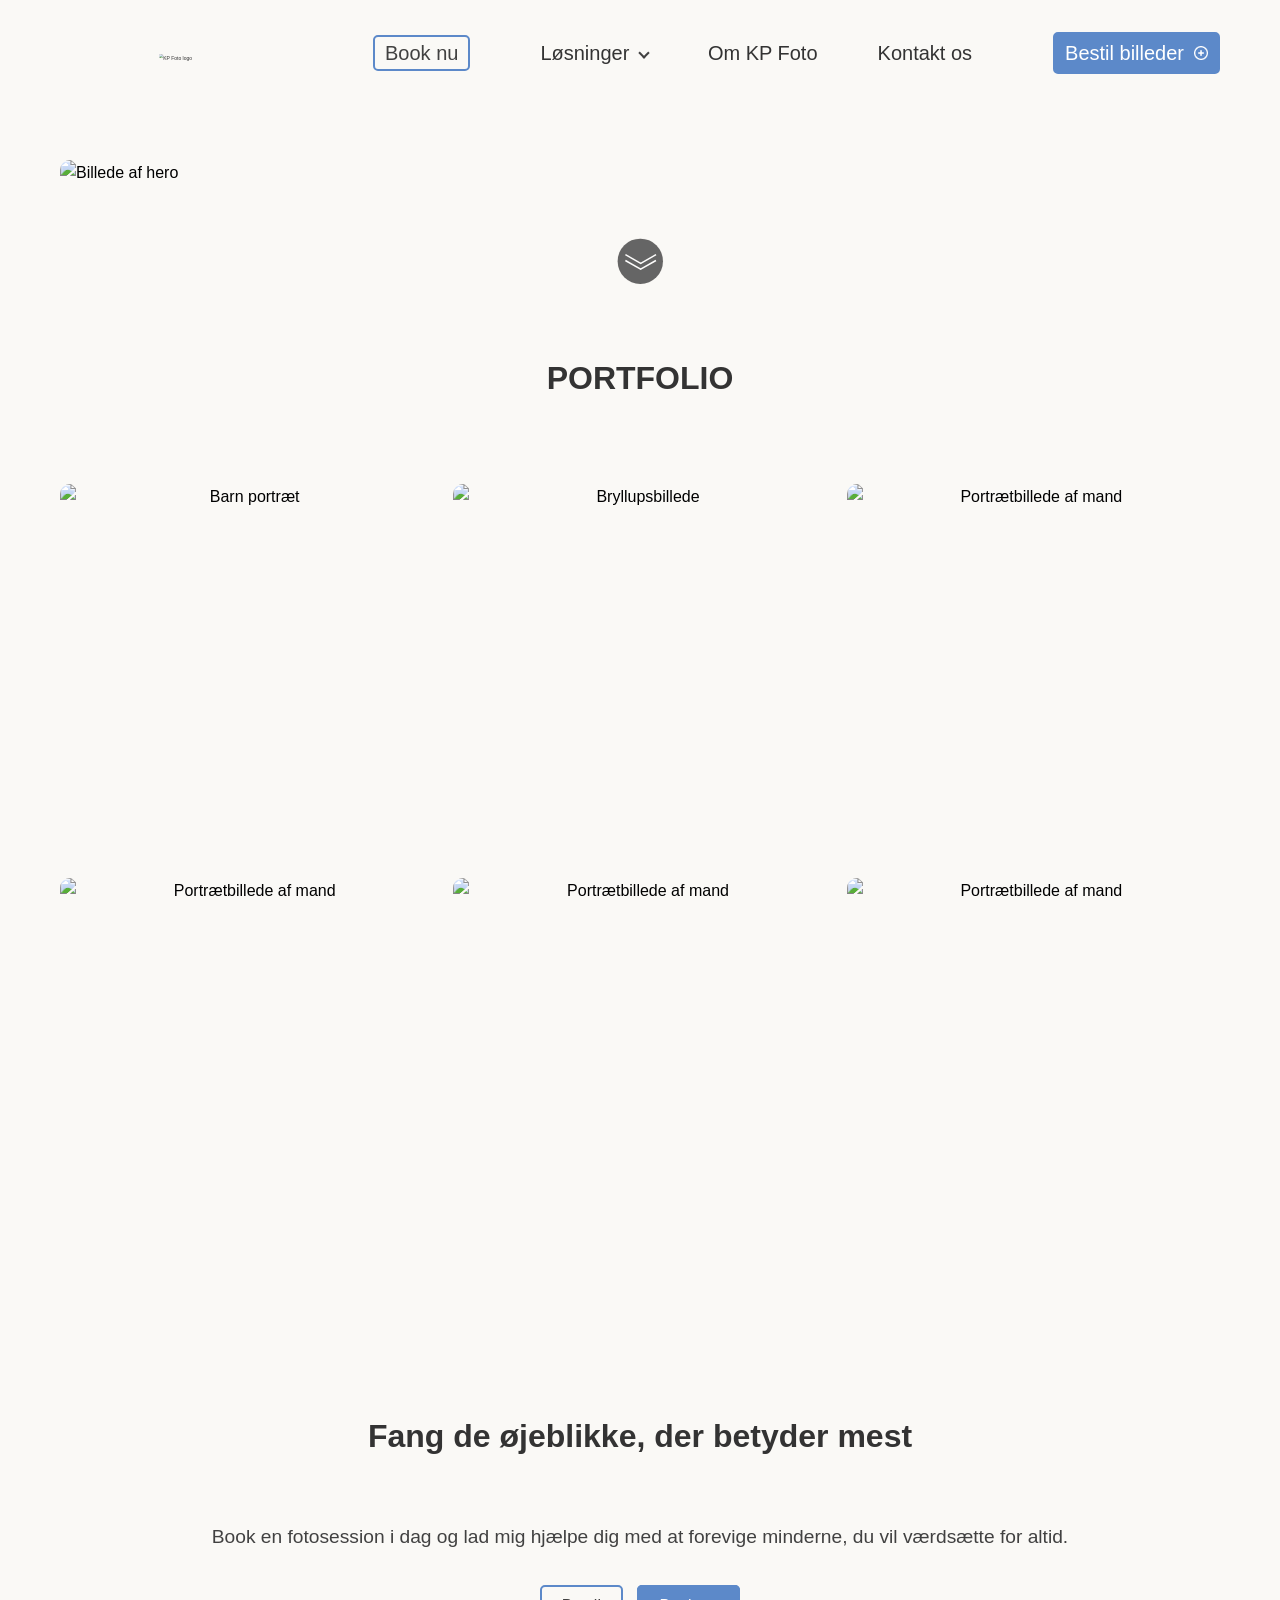
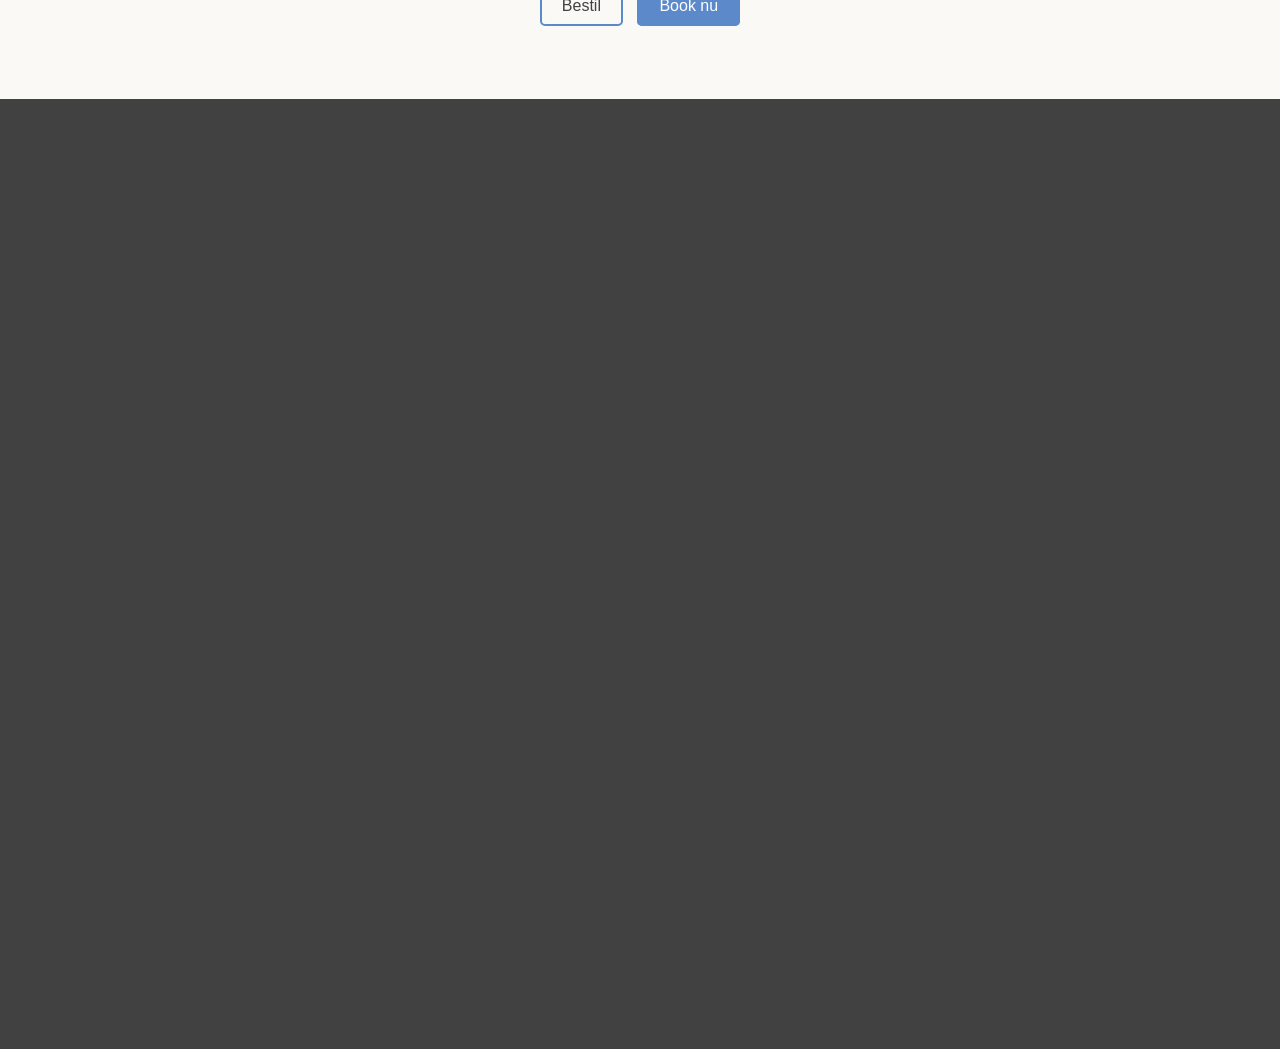
==== commit d90c2c7e: "Updates. Ingen fejl No mistakes" ====
--- a/KPFOTO/index.html
+++ b/KPFOTO/index.html
@@ -17,16 +17,13 @@
 </head>
 <body>
     <!-- Header -->
-    <header>
+    <header role="banner">
       <nav>
-        <!-- Logo Container -->
         <section class="logo-container">
           <a href="index.html" aria-label="Home">
-            <img src="assets/img/logo.webp" alt="KP Foto logo" />
+            <img src="assets/img/logo.png" alt="KP Foto logo" />
           </a>
         </section>
-  
-        <!-- Navigationslinks -->
         <ul>
           <li><a href="booking.html" class="button-border">Book nu</a></li>
           <li class="dropdown">
@@ -43,29 +40,17 @@
           <li><a href="OmKP.html">Om KP Foto</a></li>
           <li><a href="contact.html">Kontakt os</a></li>
         </ul>
-  
-        <!-- Navigationshøjre Knap -->
         <aside class="nav-right">
           <a href="bestilling.html" class="button">
             Bestil billeder 
             <img src="assets/icons/plusicon.png" alt="Plus ikon" class="plus-icon" />
           </a>
-        </aside>
-  
-        <!-- Hamburger Menu -->
-        <div class="hamburger">
-          <div></div>
-          <div></div>
-          <div></div>
-        </div>
-      </nav>
     </header>
-  
 
   <main role="main">
 <!-- Hero Section -->
 <section aria-labelledby="hero-title">
-  <img src="assets/img/hero.webp" alt="Billede af hero" />
+  <img src="assets/img/hero-nyy.png" alt="Billede af hero" />
 </section>
 <section class="scroll-indicator">
   <img src="assets/icons/scroll-down.svg" alt="Scroll ned" />
@@ -82,32 +67,32 @@
   <article class="portfolio-article">
     <figure class="portfolio-figure">
       <section class="img-container">
-        <img src="assets/img/1.webp" alt="Barn portræt" />
+        <img src="assets/img/1.png" alt="Barn portræt" />
       </section>
     </figure>
     <figure class="portfolio-figure">
       <section class="img-container">
-        <img src="assets/img/2.webp" alt="Bryllupsbillede" />
+        <img src="assets/img/2.png" alt="Bryllupsbillede" />
       </section>
     </figure>
     <figure class="portfolio-figure">
       <section class="img-container">
-        <img src="assets/img/3.webp" alt="Portrætbillede af mand" />
+        <img src="assets/img/3.png" alt="Portrætbillede af mand" />
       </section>
     </figure>
     <figure class="portfolio-figure">
       <section class="img-container">
-        <img src="assets/img/4.webp" alt="Portrætbillede af mand" />
+        <img src="assets/img/4.png" alt="Portrætbillede af mand" />
       </section>
     </figure>
     <figure class="portfolio-figure">
       <section class="img-container">
-        <img src="assets/img/5.webp" alt="Portrætbillede af mand" />
+        <img src="assets/img/5.png" alt="Portrætbillede af mand" />
       </section>
     </figure>
     <figure class="portfolio-figure">
       <section class="img-container">
-        <img src="assets/img/6.webp" alt="Portrætbillede af mand" />
+        <img src="assets/img/6.png" alt="Portrætbillede af mand" />
       </section>
     </figure>
   </article>
@@ -147,8 +132,8 @@
     </section>
     
     <section class="footer-logos">
-      <img src="assets/img/iconlogowh.webp" alt="KP Foto logo 1" />
-      <img src="assets/img/textlogowh.webp" alt="KP Foto logo 2" />
+      <img src="assets/img/iconlogowh.png" alt="KP Foto logo 1" />
+      <img src="assets/img/textlogowh.png" alt="KP Foto logo 2" />
     </section>
     
     <section class="footer-payment-methods">
@@ -165,7 +150,6 @@
   
   <script src="js/main.js"></script>
   <script src="js/scroll.js"></script>
-  <script src="js/hamburger.js"></script>
 
 
   </body>
--- a/KPFOTO/css/styles.css
+++ b/KPFOTO/css/styles.css
@@ -1,20 +1,5 @@
-/* Her er din nuværende CSS uden ændringer */
-
-@font-face {
-  font-family: 'Gilroy';
-  src: url('/KPFOTO/assets/fonts/Gilroy-Light.otf') format('woff2'),
-       url('/KPFOTO/assets/fonts/Gilroy-ExtraBold.otf') format('woff');
-  font-weight: 400;
-  font-style: normal;
-}
-
-@font-face {
-  font-family: 'GilroyFed';
-  src: url('assets/fonts/Gilroy-Bold.woff2') format('woff2'),
-       url('assets/fonts/Gilroy-Bold.woff') format('woff');
-  font-weight: 700;
-  font-style: normal;
-}
+
+
 
 /* Reset Styles */
 * {
@@ -176,8 +161,6 @@
   padding: 5px 10px;
   border-radius: 5px;
   text-decoration: none;
-  font-family: 'Gilroy', sans-serif;
-  font-weight: 700;
   border: 2px solid #5c89c9;
   margin-right: 10px;
   transition: all 0.3s;
@@ -235,7 +218,6 @@
 section[aria-labelledby="hero-title"] h1 strong {
 color: #5c89c9;
   font-family: 'GilroyFed', sans-serif;
-  font-weight: 700; /* Bruger den fede variant */
 }
 
 section[aria-labelledby="hero-title"] p {
@@ -296,7 +278,6 @@
 }
 
 section[aria-labelledby="portfolio-title"] figcaption {
-  font-weight: 700;
 }
 
 /* Call to Action Section */
@@ -324,8 +305,6 @@
 padding: 10px 20px;
 border-radius: 5px;
 text-decoration: none;
-font-family: 'Gilroy', sans-serif;
-font-weight: 700;
 border: 2px solid #5c89c9;
 margin-right: 10px;
 transition: all 0.3s;
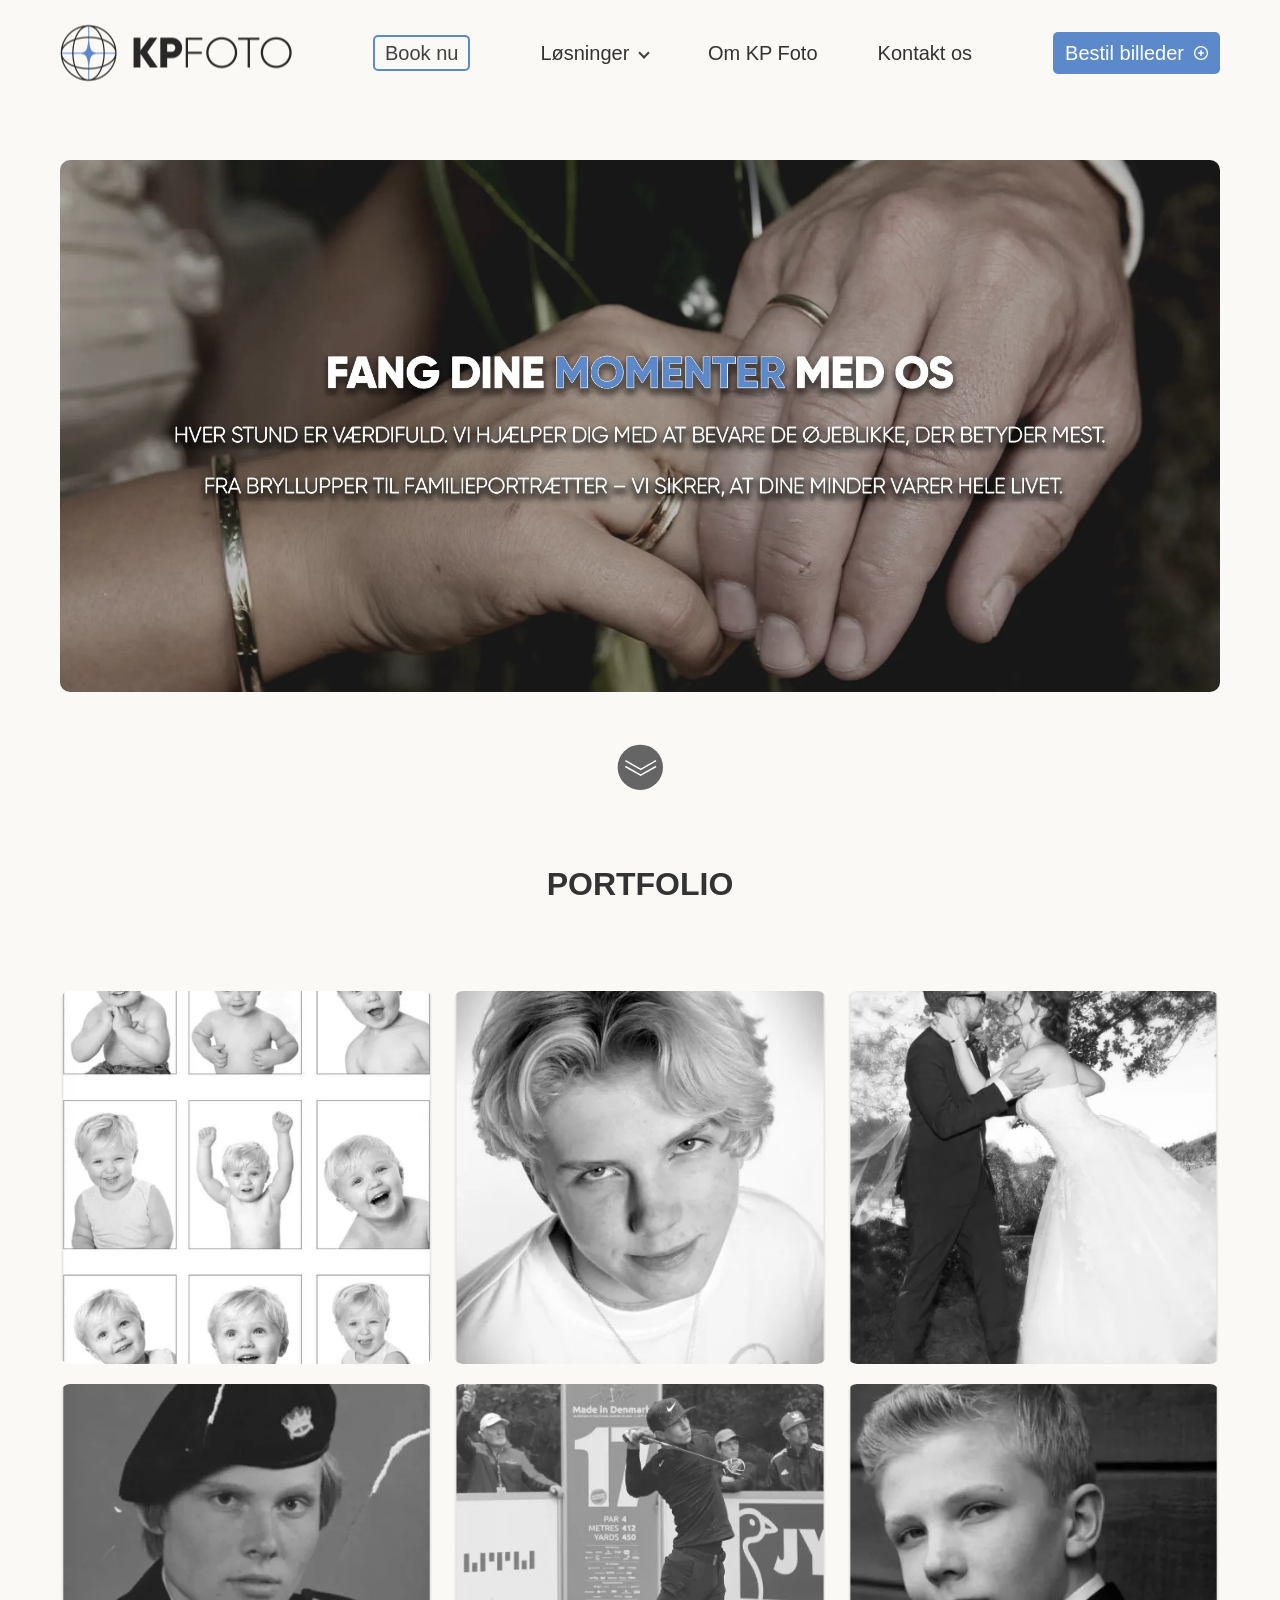
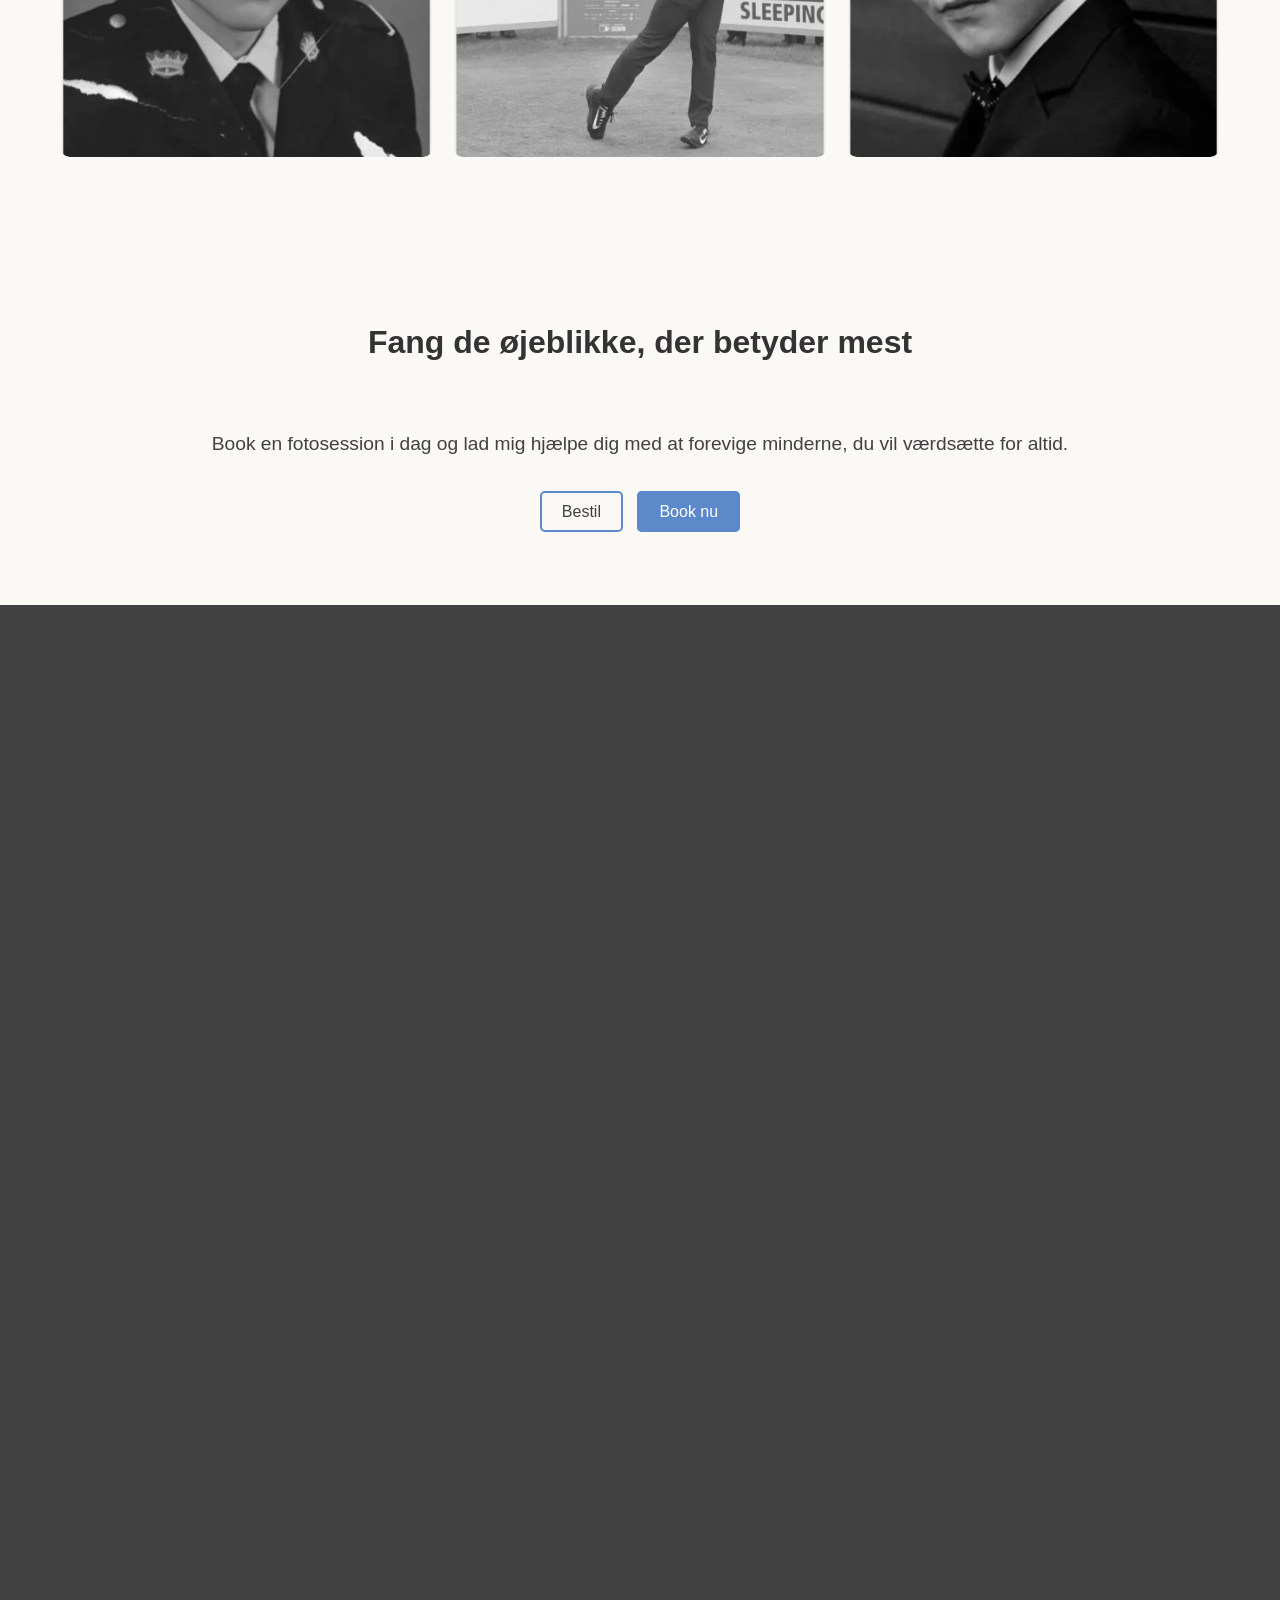
==== commit 3301adf3: "Merge branch 'main' of https://github.com/walthemort/kpfoto" ====
--- a/KPFOTO/index.html
+++ b/KPFOTO/index.html
@@ -21,7 +21,7 @@
       <nav>
         <section class="logo-container">
           <a href="index.html" aria-label="Home">
-            <img src="assets/img/logo.png" alt="KP Foto logo" />
+            <img src="assets/img/logo.webp" alt="KP Foto logo" />
           </a>
         </section>
         <ul>
@@ -50,7 +50,7 @@
   <main role="main">
 <!-- Hero Section -->
 <section aria-labelledby="hero-title">
-  <img src="assets/img/hero-nyy.png" alt="Billede af hero" />
+  <img src="assets/img/hero.webp" alt="Billede af hero" />
 </section>
 <section class="scroll-indicator">
   <img src="assets/icons/scroll-down.svg" alt="Scroll ned" />
@@ -67,32 +67,32 @@
   <article class="portfolio-article">
     <figure class="portfolio-figure">
       <section class="img-container">
-        <img src="assets/img/1.png" alt="Barn portræt" />
+        <img src="assets/img/1.webp" alt="Barn portræt" />
       </section>
     </figure>
     <figure class="portfolio-figure">
       <section class="img-container">
-        <img src="assets/img/2.png" alt="Bryllupsbillede" />
+        <img src="assets/img/2.webp" alt="Bryllupsbillede" />
       </section>
     </figure>
     <figure class="portfolio-figure">
       <section class="img-container">
-        <img src="assets/img/3.png" alt="Portrætbillede af mand" />
+        <img src="assets/img/3.webp" alt="Portrætbillede af mand" />
       </section>
     </figure>
     <figure class="portfolio-figure">
       <section class="img-container">
-        <img src="assets/img/4.png" alt="Portrætbillede af mand" />
+        <img src="assets/img/4.webp" alt="Portrætbillede af mand" />
       </section>
     </figure>
     <figure class="portfolio-figure">
       <section class="img-container">
-        <img src="assets/img/5.png" alt="Portrætbillede af mand" />
+        <img src="assets/img/5.webp" alt="Portrætbillede af mand" />
       </section>
     </figure>
     <figure class="portfolio-figure">
       <section class="img-container">
-        <img src="assets/img/6.png" alt="Portrætbillede af mand" />
+        <img src="assets/img/6.webp" alt="Portrætbillede af mand" />
       </section>
     </figure>
   </article>
@@ -132,8 +132,8 @@
     </section>
     
     <section class="footer-logos">
-      <img src="assets/img/iconlogowh.png" alt="KP Foto logo 1" />
-      <img src="assets/img/textlogowh.png" alt="KP Foto logo 2" />
+      <img src="assets/img/iconlogowh.webp" alt="KP Foto logo 1" />
+      <img src="assets/img/textlogowh.webp" alt="KP Foto logo 2" />
     </section>
     
     <section class="footer-payment-methods">
